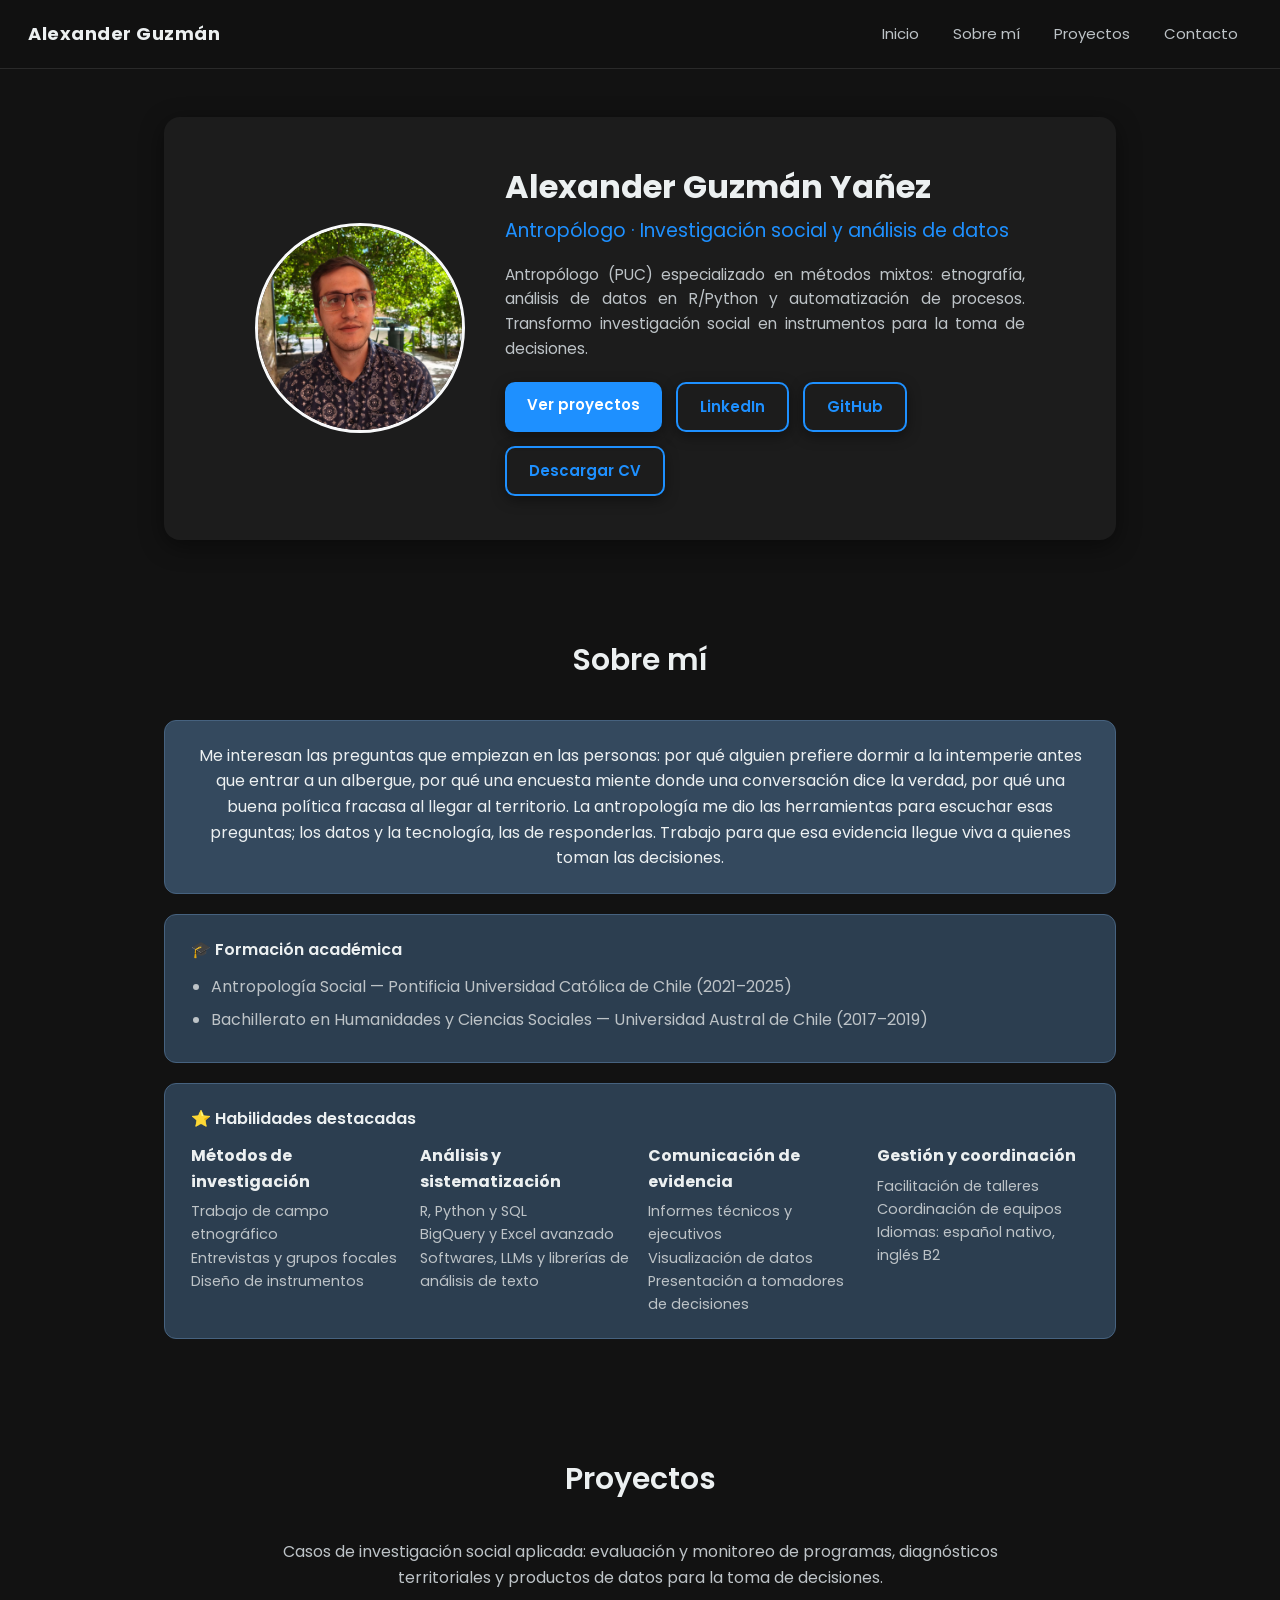
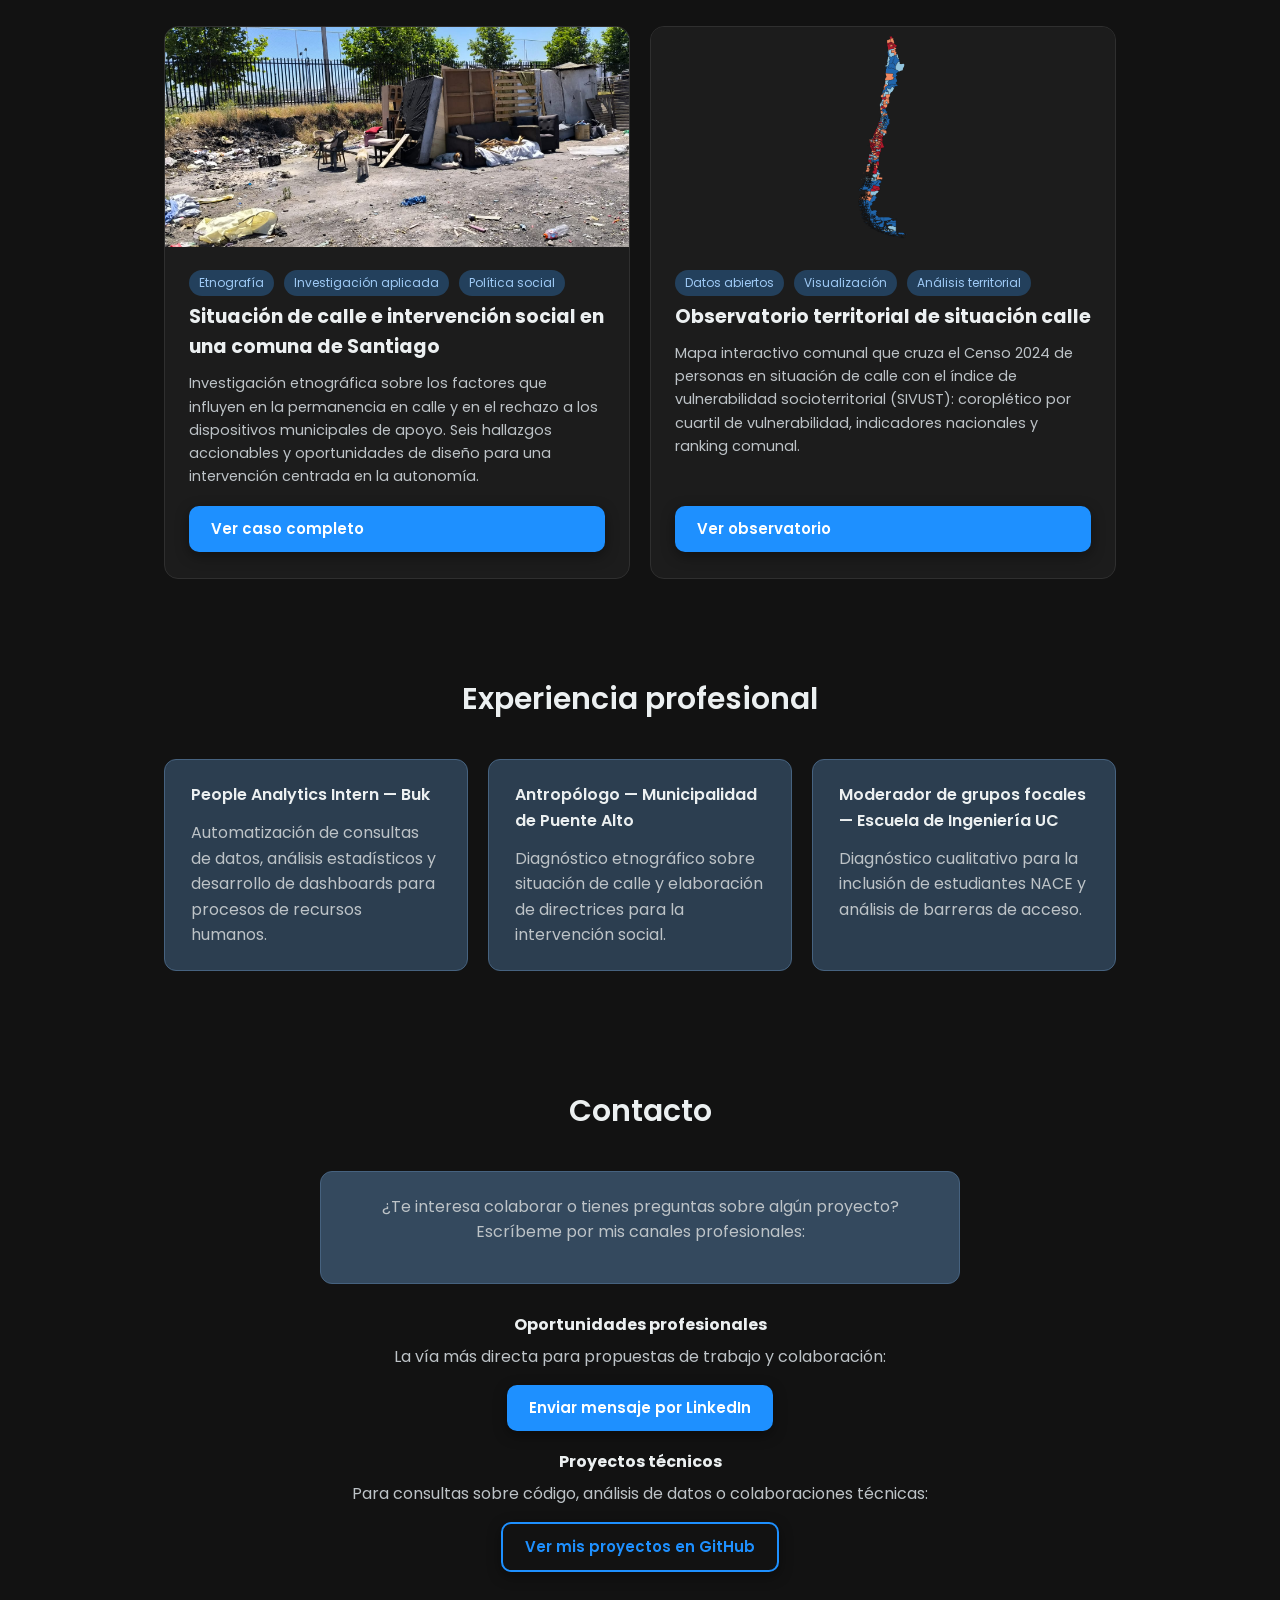
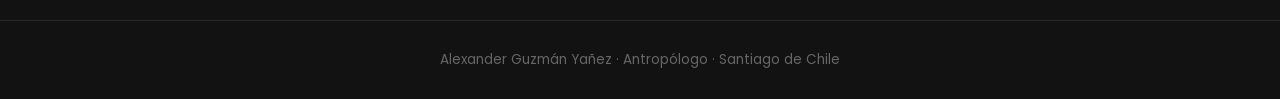
==== index.html @ 51d77511 "Elimina seccion investigacion aplicada y reordena proyectos tras habilidades" ====
<!DOCTYPE html>
<html lang="es">
<head>
  <meta charset="UTF-8">
  <meta name="viewport" content="width=device-width, initial-scale=1.0">
  <title>Alexander Guzmán — Antropólogo · Investigación social y datos</title>
  <meta name="description" content="Portafolio de Alexander Guzmán Yañez: antropólogo especializado en investigación social, métodos mixtos y análisis de datos aplicado a problemas territoriales y organizacionales.">
  <link rel="preconnect" href="https://fonts.googleapis.com">
  <link rel="preconnect" href="https://fonts.gstatic.com" crossorigin>
  <link href="https://fonts.googleapis.com/css2?family=Poppins:wght@300;400;600;700&display=swap" rel="stylesheet">
  <link rel="stylesheet" href="styles.css">
</head>
<body>

  <nav class="nav">
    <a class="nav-brand" href="index.html">Alexander Guzmán</a>
    <div class="nav-links">
      <a href="#inicio">Inicio</a>
      <a href="#sobre-mi">Sobre mí</a>
      <a href="#proyectos">Proyectos</a>
      <a href="#contacto">Contacto</a>
    </div>
  </nav>

  <!-- ============ INICIO ============ -->
  <section id="inicio" class="container">
    <div class="hero">
      <img src="img/imgme.jpeg" alt="Foto de perfil de Alexander Guzmán">
      <div class="hero-text">
        <h1>Alexander Guzmán Yañez</h1>
        <h2>Antropólogo · Investigación social y análisis de datos</h2>
        <p>Antropólogo (PUC) especializado en métodos mixtos: etnografía, análisis de datos en R/Python y
        automatización de procesos. Transformo investigación social en instrumentos para la toma de decisiones.</p>
        <div class="hero-links">
          <a class="btn" href="#proyectos">Ver proyectos</a>
          <a class="btn btn-outline" href="https://www.linkedin.com/in/alexander-guzmán-yañez-689122227" target="_blank" rel="noopener">LinkedIn</a>
          <a class="btn btn-outline" href="https://github.com/Alexanderguzman-ant" target="_blank" rel="noopener">GitHub</a>
          <a class="btn btn-outline" href="docs/CV_Alexander_Guzman.pdf" target="_blank" rel="noopener">Descargar CV</a>
        </div>
      </div>
    </div>
  </section>

  <!-- ============ SOBRE MÍ ============ -->
  <section id="sobre-mi" class="container">
    <h2 class="section-title">Sobre mí</h2>

<div class="well alt">
  <p style="text-align:center; font-size:16px; color: var(--text);">
    Me interesan las preguntas que empiezan en las personas: por qué alguien prefiere
    dormir a la intemperie antes que entrar a un albergue, por qué una encuesta miente
    donde una conversación dice la verdad, por qué una buena política fracasa al llegar
    al territorio. La antropología me dio las herramientas para escuchar esas preguntas;
    los datos y la tecnología, las de responderlas. Trabajo para que esa evidencia llegue
    viva a quienes toman las decisiones.
  </p>
</div>

    <div class="well">
      <h4>🎓 Formación académica</h4>
      <ul>
        <li>Antropología Social — Pontificia Universidad Católica de Chile (2021–2025)</li>
        <li>Bachillerato en Humanidades y Ciencias Sociales — Universidad Austral de Chile (2017–2019)</li>
      </ul>
    </div>

    <div class="well">
      <h4>⭐ Habilidades destacadas</h4>
      <div class="skills-row">
        <div class="skill-col">
          <b>Métodos de investigación</b>
          <span>Trabajo de campo etnográfico</span>
          <span>Entrevistas y grupos focales</span>
          <span>Diseño de instrumentos</span>
        </div>
        <div class="skill-col">
          <b>Análisis y sistematización</b>
          <span>R, Python y SQL</span>
          <span>BigQuery y Excel avanzado</span>
          <span>Softwares, LLMs y librerías de análisis de texto</span>
        </div>
        <div class="skill-col">
          <b>Comunicación de evidencia</b>
          <span>Informes técnicos y ejecutivos</span>
          <span>Visualización de datos</span>
          <span>Presentación a tomadores de decisiones</span>
        </div>
        <div class="skill-col">
          <b>Gestión y coordinación</b>
          <span>Facilitación de talleres</span>
          <span>Coordinación de equipos</span>
          <span>Idiomas: español nativo, inglés B2</span>
        </div>
      </div>
    </div>
  </section>

  <!-- ============ PROYECTOS ============ -->
  <section id="proyectos" class="container">
    <h2 class="section-title">Proyectos</h2>
    <p style="text-align:center; color: var(--text-muted); max-width: 720px; margin: 0 auto 36px;">
      Casos de investigación social aplicada: evaluación y monitoreo de programas, diagnósticos
      territoriales y productos de datos para la toma de decisiones.
    </p>

    <div class="grid-2">
      <div class="project-card">
        <img src="img/case_study_cover.jpeg" alt="Registro de terreno del estudio sobre situación de calle">
        <div class="project-card-body">
          <div>
            <span class="tag">Etnografía</span>
            <span class="tag">Investigación aplicada</span>
            <span class="tag">Política social</span>
          </div>
          <h3>Situación de calle e intervención social en una comuna de Santiago</h3>
          <p>Investigación etnográfica sobre los factores que influyen en la permanencia en calle y en el
          rechazo a los dispositivos municipales de apoyo. Seis hallazgos accionables y oportunidades de
          diseño para una intervención centrada en la autonomía.</p>
          <a class="btn" href="caso-situacion-calle.html">Ver caso completo</a>
        </div>
      </div>

      <div class="project-card">
        <img src="img/observatorio_cover.png" alt="Mapa del observatorio territorial de situación de calle">
        <div class="project-card-body">
          <div>
            <span class="tag">Datos abiertos</span>
            <span class="tag">Visualización</span>
            <span class="tag">Análisis territorial</span>
          </div>
          <h3>Observatorio territorial de situación calle</h3>
          <p>Mapa interactivo comunal que cruza el Censo 2024 de personas en situación de calle con el
          índice de vulnerabilidad socioterritorial (SIVUST): coroplético por cuartil de vulnerabilidad,
          indicadores nacionales y ranking comunal.</p>
          <a class="btn" href="observatorio.html">Ver observatorio</a>
        </div>
      </div>
    </div>
  </section>

  <!-- ============ EXPERIENCIA ============ -->
  <section id="experiencia" class="container">
    <h2 class="section-title">Experiencia profesional</h2>
    <div class="grid-3">
      <div class="well">
        <h4>People Analytics Intern — Buk</h4>
        <p>Automatización de consultas de datos, análisis estadísticos y desarrollo de dashboards para procesos de recursos humanos.</p>
      </div>
      <div class="well">
        <h4>Antropólogo — Municipalidad de Puente Alto</h4>
        <p>Diagnóstico etnográfico sobre situación de calle y elaboración de directrices para la intervención social.</p>
      </div>
      <div class="well">
        <h4>Moderador de grupos focales — Escuela de Ingeniería UC</h4>
        <p>Diagnóstico cualitativo para la inclusión de estudiantes NACE y análisis de barreras de acceso.</p>
      </div>
    </div>
  </section>

  <!-- ============ CONTACTO ============ -->
  <section id="contacto" class="container">
    <div class="contact-box">
      <h2 class="section-title">Contacto</h2>
      <div class="well alt">
        <p style="font-size:16px;">¿Te interesa colaborar o tienes preguntas sobre algún proyecto?
        Escríbeme por mis canales profesionales:</p>
      </div>

      <h4>Oportunidades profesionales</h4>
      <p>La vía más directa para propuestas de trabajo y colaboración:</p>
      <a class="btn" href="https://www.linkedin.com/in/alexander-guzmán-yañez-689122227" target="_blank" rel="noopener">Enviar mensaje por LinkedIn</a>

      <h4>Proyectos técnicos</h4>
      <p>Para consultas sobre código, análisis de datos o colaboraciones técnicas:</p>
      <a class="btn btn-outline" href="https://github.com/Alexanderguzman-ant" target="_blank" rel="noopener">Ver mis proyectos en GitHub</a>
    </div>
  </section>

  <footer>
    Alexander Guzmán Yañez · Antropólogo · Santiago de Chile
  </footer>

  <script>
    // Clic sobre la tarjeta abre el proyecto (el botón sigue funcionando por su cuenta)
    document.querySelectorAll('.project-card').forEach(function (card) {
      card.addEventListener('click', function (e) {
        if (e.target.closest('a')) return;
        var enlace = card.querySelector('a.btn');
        if (enlace) window.location.href = enlace.href;
      });
    });
  </script>

</body>
</html>
---- styles.css ----
/* ============================================
   Portafolio Alexander Guzmán — Estilos
   Sitio estático: sin servidor, sin dependencias
   de build. Fuentes: Google Fonts (Poppins).
   ============================================ */

:root {
  --bg: #121212;
  --bg-panel: #1c1c1c;
  --bg-well: #2c3e50;
  --bg-well-alt: #34495e;
  --border: #46627f;
  --text: #ecf0f1;
  --text-muted: #bdc3c7;
  --accent: #1e90ff;
  --accent-hover: #63b3ff;
  --maxw: 1000px;
}

* { box-sizing: border-box; margin: 0; padding: 0; }

html { scroll-behavior: smooth; }

body {
  background: var(--bg);
  color: var(--text);
  font-family: 'Poppins', sans-serif;
  line-height: 1.6;
}

/* ---------- Navegación ---------- */
.nav {
  position: sticky;
  top: 0;
  z-index: 100;
  background: rgba(18, 18, 18, 0.92);
  backdrop-filter: blur(8px);
  border-bottom: 1px solid #2a2a2a;
  display: flex;
  align-items: center;
  justify-content: space-between;
  padding: 14px 28px;
}

.nav-brand {
  font-weight: 700;
  font-size: 18px;
  color: var(--text);
  text-decoration: none;
  letter-spacing: 0.5px;
}

.nav-links { display: flex; gap: 6px; }

.nav-links a {
  color: var(--text-muted);
  text-decoration: none;
  font-size: 15px;
  padding: 8px 14px;
  border-radius: 8px;
  transition: 0.2s ease;
}

.nav-links a:hover { color: var(--text); background: #222; }
.nav-links a.active { color: var(--accent); }

/* ---------- Layout general ---------- */
.container {
  max-width: var(--maxw);
  margin: 0 auto;
  padding: 48px 24px;
}

.section-title {
  text-align: center;
  font-size: 30px;
  font-weight: 600;
  margin-bottom: 36px;
}

/* ---------- Hero ---------- */
.hero {
  display: flex;
  gap: 40px;
  align-items: center;
  background: var(--bg-panel);
  border-radius: 16px;
  padding: 44px;
  box-shadow: 0 6px 24px rgba(0,0,0,0.45);
  flex-wrap: wrap;
  justify-content: center;
}

.hero img {
  width: 210px;
  height: 210px;
  object-fit: cover;
  border-radius: 50%;
  border: 3px solid #f8f9fa;
  flex-shrink: 0;
}

.hero-text { max-width: 520px; }

.hero-text h1 { font-size: 32px; font-weight: 700; }

.hero-text h2 {
  font-size: 19px;
  font-weight: 400;
  color: var(--accent);
  margin: 4px 0 16px;
}

.hero-text p { color: var(--text-muted); font-size: 15.5px; text-align: justify; }

.hero-links { margin-top: 20px; display: flex; gap: 14px; flex-wrap: wrap; }

.btn {
  display: inline-block;
  background: var(--accent);
  color: #fff;
  text-decoration: none;
  padding: 11px 22px;
  border-radius: 10px;
  font-size: 15px;
  font-weight: 600;
  border: none;
  cursor: pointer;
  transition: 0.25s ease;
  box-shadow: 0 4px 14px rgba(0,0,0,0.4);
}

.btn:hover { background: var(--accent-hover); transform: translateY(-2px); }

.btn-outline {
  background: transparent;
  border: 2px solid var(--accent);
  color: var(--accent);
}

.btn-outline:hover { background: var(--accent); color: #fff; }

/* ---------- Tarjetas / wells ---------- */
.well {
  background: var(--bg-well);
  border: 1px solid var(--border);
  border-radius: 12px;
  padding: 22px 26px;
  margin-bottom: 20px;
}

.well.alt { background: var(--bg-well-alt); }

.well h3, .well h4 { margin-bottom: 12px; font-weight: 600; }
.well ul { padding-left: 20px; color: var(--text-muted); }
.well li { margin-bottom: 7px; }
.well p { color: var(--text-muted); }

.grid-2 {
  display: grid;
  grid-template-columns: 1fr 1fr;
  gap: 20px;
}

.grid-3 {
  display: grid;
  grid-template-columns: repeat(3, 1fr);
  gap: 20px;
}

@media (max-width: 720px) {
  .grid-2 { grid-template-columns: 1fr; }
  .grid-3 { grid-template-columns: 1fr; }
  .hero { padding: 28px; text-align: center; }
  .hero-links { justify-content: center; }
  .nav { padding: 12px 16px; }
  .nav-links a { padding: 6px 9px; font-size: 13.5px; }
}

/* ---------- Habilidades ---------- */
.skills-row {
  display: grid;
  grid-template-columns: repeat(4, 1fr);
  gap: 16px;
}

@media (max-width: 720px) { .skills-row { grid-template-columns: 1fr 1fr; } }

.skill-col b { color: var(--text); display: block; margin-bottom: 6px; }
.skill-col span { color: var(--text-muted); display: block; font-size: 14.5px; }

.quote {
  font-style: italic;
  text-align: center;
  color: var(--text);
}

/* ---------- Proyectos ---------- */
.project-card {
  background: var(--bg-panel);
  border: 1px solid #2f2f2f;
  border-radius: 14px;
  overflow: hidden;
  transition: 0.25s ease;
  display: flex;
  flex-direction: column;
}

.project-card:hover { transform: translateY(-4px); box-shadow: 0 10px 28px rgba(0,0,0,0.5); cursor: pointer; }

.project-card img {
  width: 100%;
  height: 220px;
  object-fit: cover;
}

.project-card-body { padding: 22px 24px 26px; flex: 1; display: flex; flex-direction: column; }

.project-card-body h3 { font-size: 19px; margin-bottom: 10px; }
.project-card-body p { color: var(--text-muted); font-size: 14.5px; margin-bottom: 18px; flex: 1; }

.tag {
  display: inline-block;
  background: #23405c;
  color: #9ec9f5;
  font-size: 12px;
  padding: 3px 10px;
  border-radius: 20px;
  margin: 0 6px 6px 0;
}

.soon {
  border-style: dashed;
  opacity: 0.85;
}

.soon-badge {
  display: inline-block;
  background: #4a3a1e;
  color: #e8c46a;
  font-size: 12px;
  font-weight: 600;
  padding: 3px 12px;
  border-radius: 20px;
  margin-bottom: 10px;
}

/* ---------- Contacto ---------- */
.contact-box { text-align: center; max-width: 640px; margin: 0 auto; }
.contact-box .well { margin-bottom: 28px; }
.contact-box h4 { margin: 18px 0 6px; }
.contact-box p { color: var(--text-muted); margin-bottom: 16px; }

/* ---------- Footer ---------- */
footer {
  text-align: center;
  color: #666;
  font-size: 13.5px;
  padding: 28px;
  border-top: 1px solid #2a2a2a;
}

/* ============================================
   Case study — carrusel
   ============================================ */

.case-title-card {
  background: rgba(0, 0, 0, 0.55);
  padding: 18px 28px;
  border-radius: 14px;
  text-align: center;
  margin: 0 auto;
  width: fit-content;
  max-width: 90%;
  box-shadow: 0 6px 18px rgba(0,0,0,0.4);
  backdrop-filter: blur(6px);
}

.case-title-card h1 {
  font-weight: 600;
  letter-spacing: 0.5px;
  font-size: 25px;
}

.carousel-wrapper {
  position: relative;
  padding-bottom: 70px;
  margin-top: 32px;
}

.carousel-slide {
  display: none;
  flex-direction: column;
  align-items: center;
  gap: 28px;
  padding: 35px 55px;
  background: var(--bg-panel);
  color: white;
  border-radius: 14px;
  animation: fadeIn 0.5s ease;
}

.carousel-slide.active { display: flex; }

@keyframes fadeIn {
  from { opacity: 0; transform: translateY(8px); }
  to { opacity: 1; transform: translateY(0); }
}

.carousel-content-box {
  width: 100%;
  max-width: 720px;
}

.carousel-content-box h3 {
  text-align: center;
  margin-bottom: 16px;
  font-size: 23px;
  font-weight: 600;
  color: var(--accent-hover);
}

.carousel-content-box p {
  text-align: justify;
  line-height: 1.65;
  margin-bottom: 14px;
  font-size: 16px;
}

.carousel-content-box ul { padding-left: 20px; }
.carousel-content-box li { margin-bottom: 8px; text-align: justify; }

.carousel-content-box .evidencia {
  background: #16202b;
  border-left: 4px solid var(--accent);
  border-radius: 8px;
  padding: 14px 18px;
  color: var(--text-muted);
}

.carousel-img {
  max-width: 85%;
  max-height: 55vh;
  border-radius: 12px;
  border: 2px solid #444;
  object-fit: contain;
  box-shadow: 0 0 18px rgba(0,0,0,0.5);
}

@media (max-width: 720px) {
  .carousel-slide { padding: 24px 18px; }
  .carousel-img { max-width: 100%; }
}

.carousel-indicators {
  position: absolute;
  bottom: 15px;
  width: 100%;
  left: 0;
  text-align: center;
}

.dot {
  height: 12px;
  width: 12px;
  margin: 0 6px;
  background-color: #555;
  border-radius: 50%;
  display: inline-block;
  cursor: pointer;
  transition: background-color 0.3s ease;
  border: none;
  padding: 0;
}

.dot.active { background-color: var(--accent); }

.carousel-buttons {
  width: 100%;
  display: flex;
  justify-content: center;
  align-items: center;
  gap: 25px;
  margin-top: 30px;
}

.slide-counter {
  text-align: center;
  color: var(--text-muted);
  font-size: 14px;
  margin-top: 14px;
}

.back-link {
  display: inline-block;
  margin-bottom: 22px;
  color: var(--accent);
  text-decoration: none;
  font-size: 15px;
}

.back-link:hover { color: var(--accent-hover); }
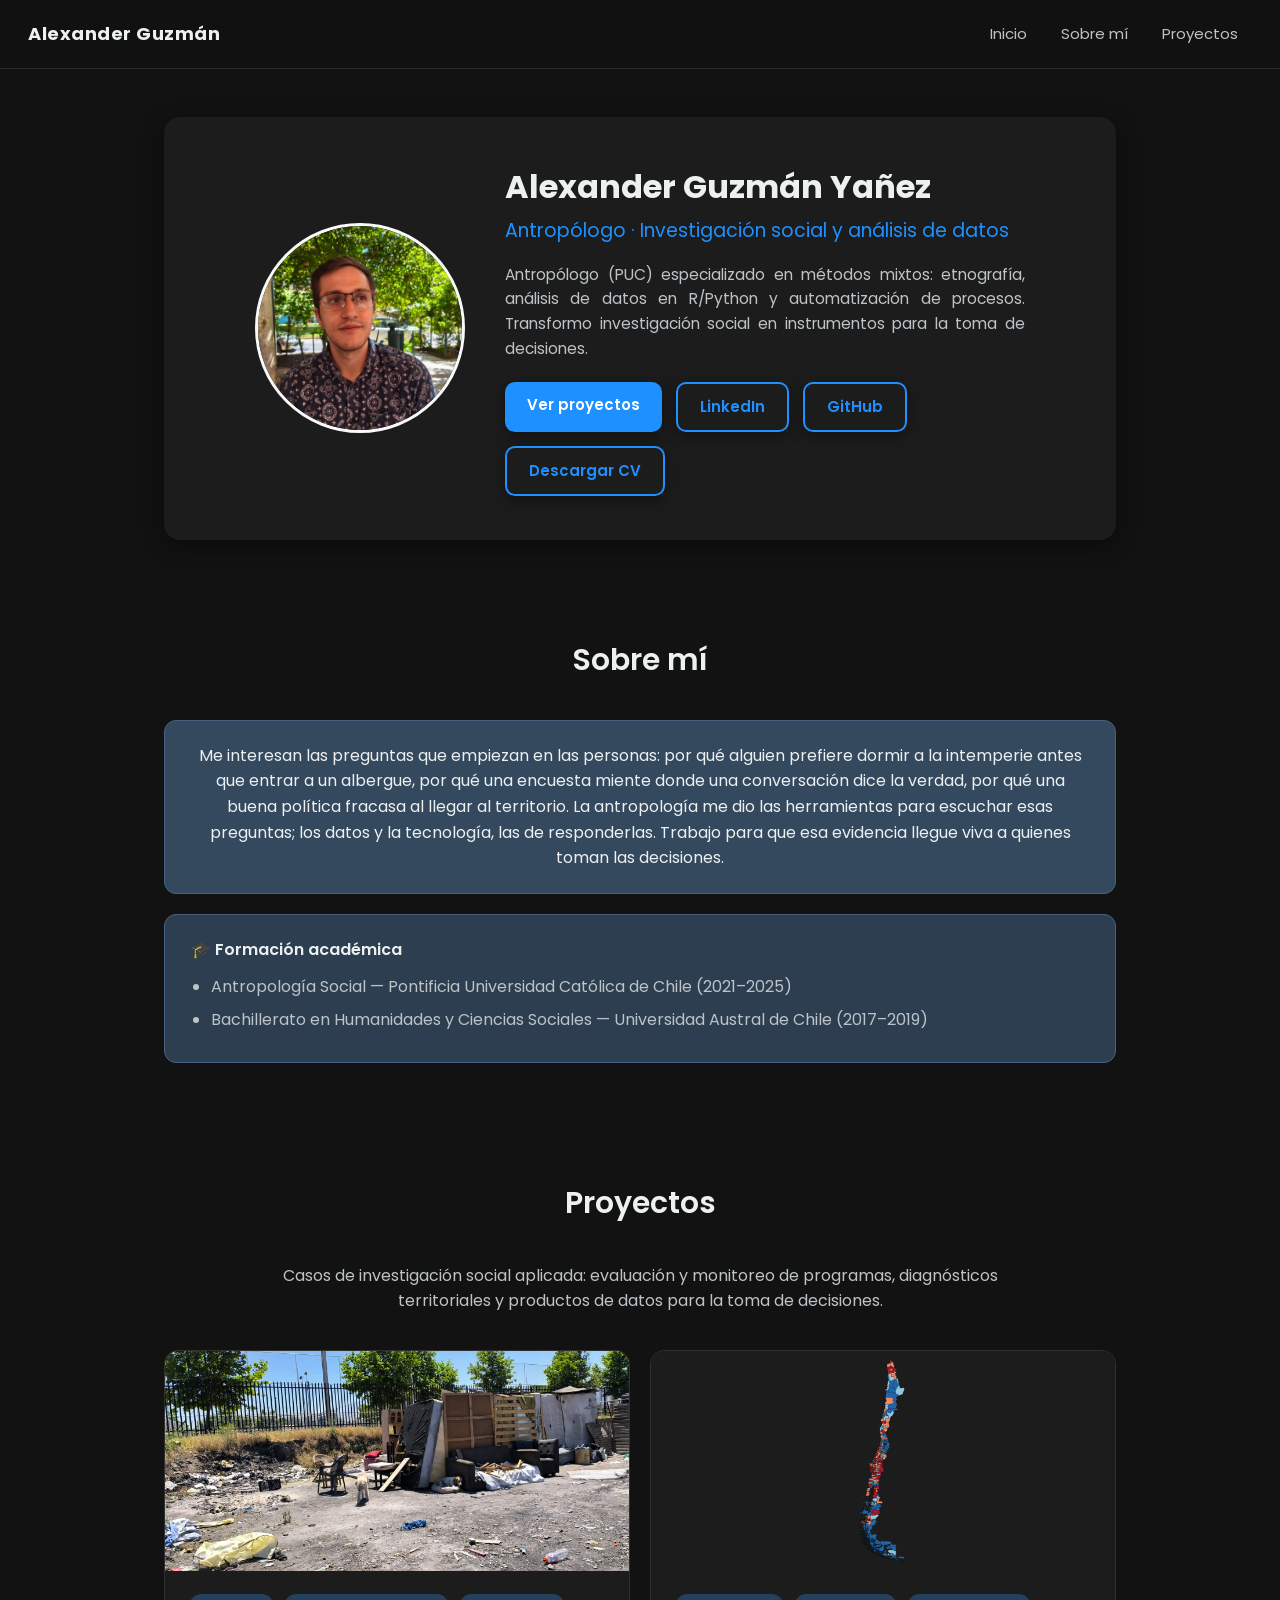
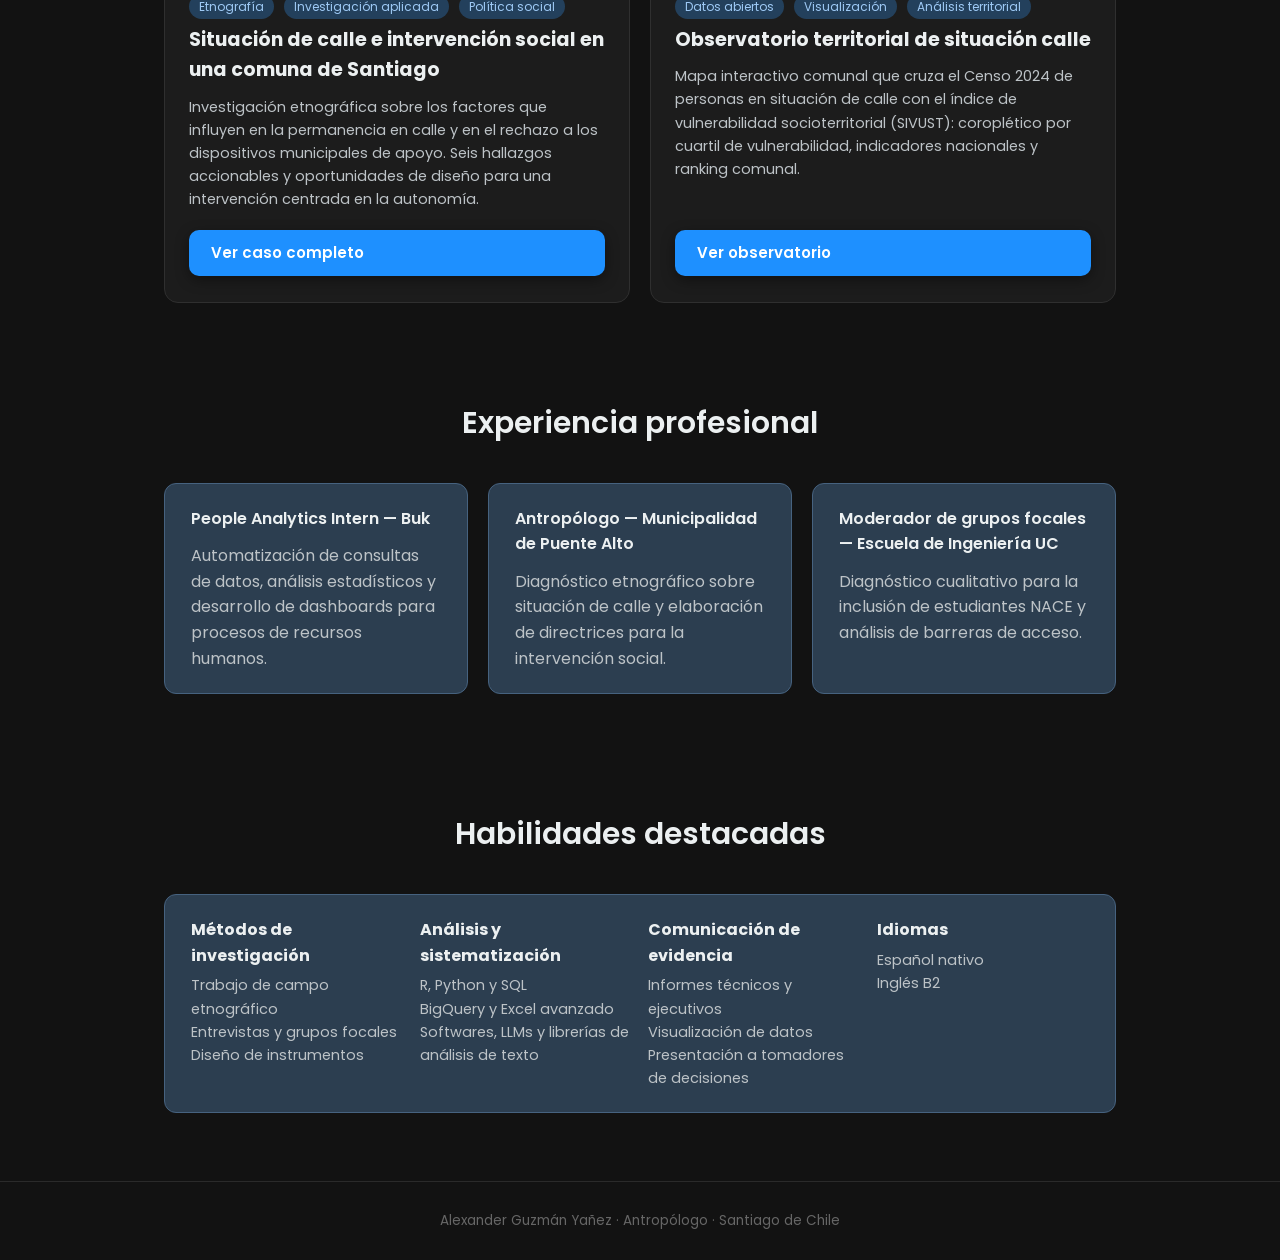
==== commit 024e59ef: "Reordena habilidades tras experiencia, simplifica idiomas y elimina contacto" ====
--- a/index.html
+++ b/index.html
@@ -18,7 +18,6 @@
       <a href="#inicio">Inicio</a>
       <a href="#sobre-mi">Sobre mí</a>
       <a href="#proyectos">Proyectos</a>
-      <a href="#contacto">Contacto</a>
     </div>
   </nav>
 
@@ -62,36 +61,6 @@
         <li>Antropología Social — Pontificia Universidad Católica de Chile (2021–2025)</li>
         <li>Bachillerato en Humanidades y Ciencias Sociales — Universidad Austral de Chile (2017–2019)</li>
       </ul>
-    </div>
-
-    <div class="well">
-      <h4>⭐ Habilidades destacadas</h4>
-      <div class="skills-row">
-        <div class="skill-col">
-          <b>Métodos de investigación</b>
-          <span>Trabajo de campo etnográfico</span>
-          <span>Entrevistas y grupos focales</span>
-          <span>Diseño de instrumentos</span>
-        </div>
-        <div class="skill-col">
-          <b>Análisis y sistematización</b>
-          <span>R, Python y SQL</span>
-          <span>BigQuery y Excel avanzado</span>
-          <span>Softwares, LLMs y librerías de análisis de texto</span>
-        </div>
-        <div class="skill-col">
-          <b>Comunicación de evidencia</b>
-          <span>Informes técnicos y ejecutivos</span>
-          <span>Visualización de datos</span>
-          <span>Presentación a tomadores de decisiones</span>
-        </div>
-        <div class="skill-col">
-          <b>Gestión y coordinación</b>
-          <span>Facilitación de talleres</span>
-          <span>Coordinación de equipos</span>
-          <span>Idiomas: español nativo, inglés B2</span>
-        </div>
-      </div>
     </div>
   </section>
 
@@ -157,22 +126,35 @@
     </div>
   </section>
 
-  <!-- ============ CONTACTO ============ -->
-  <section id="contacto" class="container">
-    <div class="contact-box">
-      <h2 class="section-title">Contacto</h2>
-      <div class="well alt">
-        <p style="font-size:16px;">¿Te interesa colaborar o tienes preguntas sobre algún proyecto?
-        Escríbeme por mis canales profesionales:</p>
+  <!-- ============ HABILIDADES ============ -->
+  <section id="habilidades" class="container">
+    <h2 class="section-title">Habilidades destacadas</h2>
+    <div class="well">
+      <div class="skills-row">
+        <div class="skill-col">
+          <b>Métodos de investigación</b>
+          <span>Trabajo de campo etnográfico</span>
+          <span>Entrevistas y grupos focales</span>
+          <span>Diseño de instrumentos</span>
+        </div>
+        <div class="skill-col">
+          <b>Análisis y sistematización</b>
+          <span>R, Python y SQL</span>
+          <span>BigQuery y Excel avanzado</span>
+          <span>Softwares, LLMs y librerías de análisis de texto</span>
+        </div>
+        <div class="skill-col">
+          <b>Comunicación de evidencia</b>
+          <span>Informes técnicos y ejecutivos</span>
+          <span>Visualización de datos</span>
+          <span>Presentación a tomadores de decisiones</span>
+        </div>
+        <div class="skill-col">
+          <b>Idiomas</b>
+          <span>Español nativo</span>
+          <span>Inglés B2</span>
+        </div>
       </div>
-
-      <h4>Oportunidades profesionales</h4>
-      <p>La vía más directa para propuestas de trabajo y colaboración:</p>
-      <a class="btn" href="https://www.linkedin.com/in/alexander-guzmán-yañez-689122227" target="_blank" rel="noopener">Enviar mensaje por LinkedIn</a>
-
-      <h4>Proyectos técnicos</h4>
-      <p>Para consultas sobre código, análisis de datos o colaboraciones técnicas:</p>
-      <a class="btn btn-outline" href="https://github.com/Alexanderguzman-ant" target="_blank" rel="noopener">Ver mis proyectos en GitHub</a>
     </div>
   </section>
 
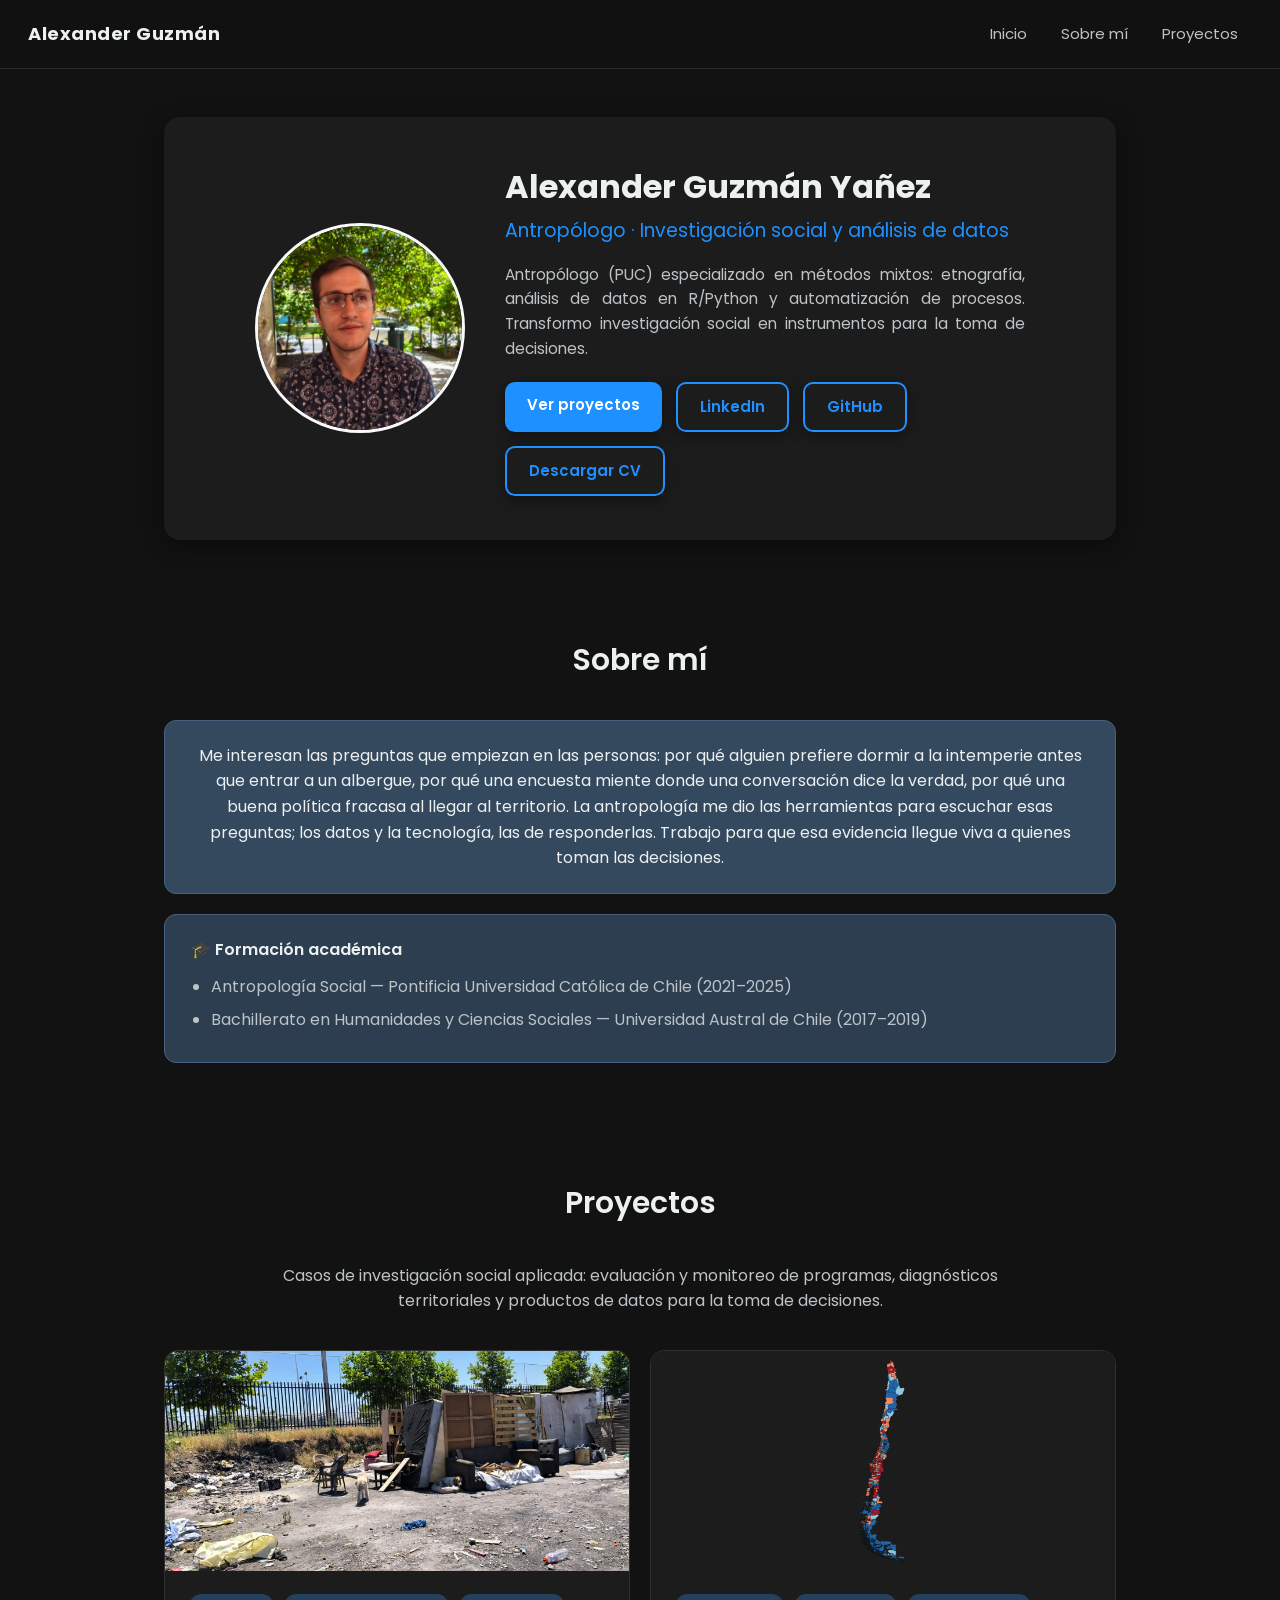
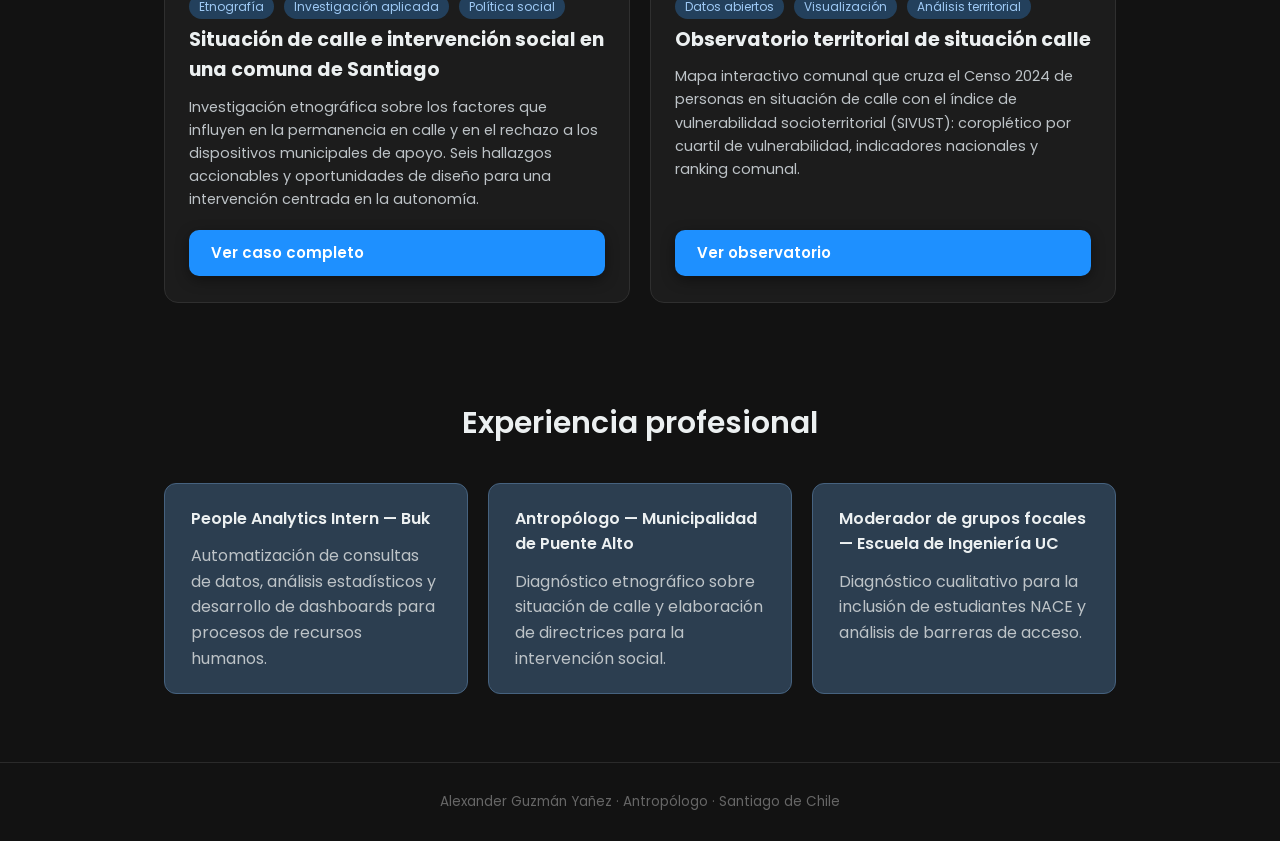
==== commit 958419f3: "Reescribe síntesis en lenguaje llano y elimina sección de habilidades del inicio" ====
--- a/index.html
+++ b/index.html
@@ -126,38 +126,6 @@
     </div>
   </section>
 
-  <!-- ============ HABILIDADES ============ -->
-  <section id="habilidades" class="container">
-    <h2 class="section-title">Habilidades destacadas</h2>
-    <div class="well">
-      <div class="skills-row">
-        <div class="skill-col">
-          <b>Métodos de investigación</b>
-          <span>Trabajo de campo etnográfico</span>
-          <span>Entrevistas y grupos focales</span>
-          <span>Diseño de instrumentos</span>
-        </div>
-        <div class="skill-col">
-          <b>Análisis y sistematización</b>
-          <span>R, Python y SQL</span>
-          <span>BigQuery y Excel avanzado</span>
-          <span>Softwares, LLMs y librerías de análisis de texto</span>
-        </div>
-        <div class="skill-col">
-          <b>Comunicación de evidencia</b>
-          <span>Informes técnicos y ejecutivos</span>
-          <span>Visualización de datos</span>
-          <span>Presentación a tomadores de decisiones</span>
-        </div>
-        <div class="skill-col">
-          <b>Idiomas</b>
-          <span>Español nativo</span>
-          <span>Inglés B2</span>
-        </div>
-      </div>
-    </div>
-  </section>
-
   <footer>
     Alexander Guzmán Yañez · Antropólogo · Santiago de Chile
   </footer>
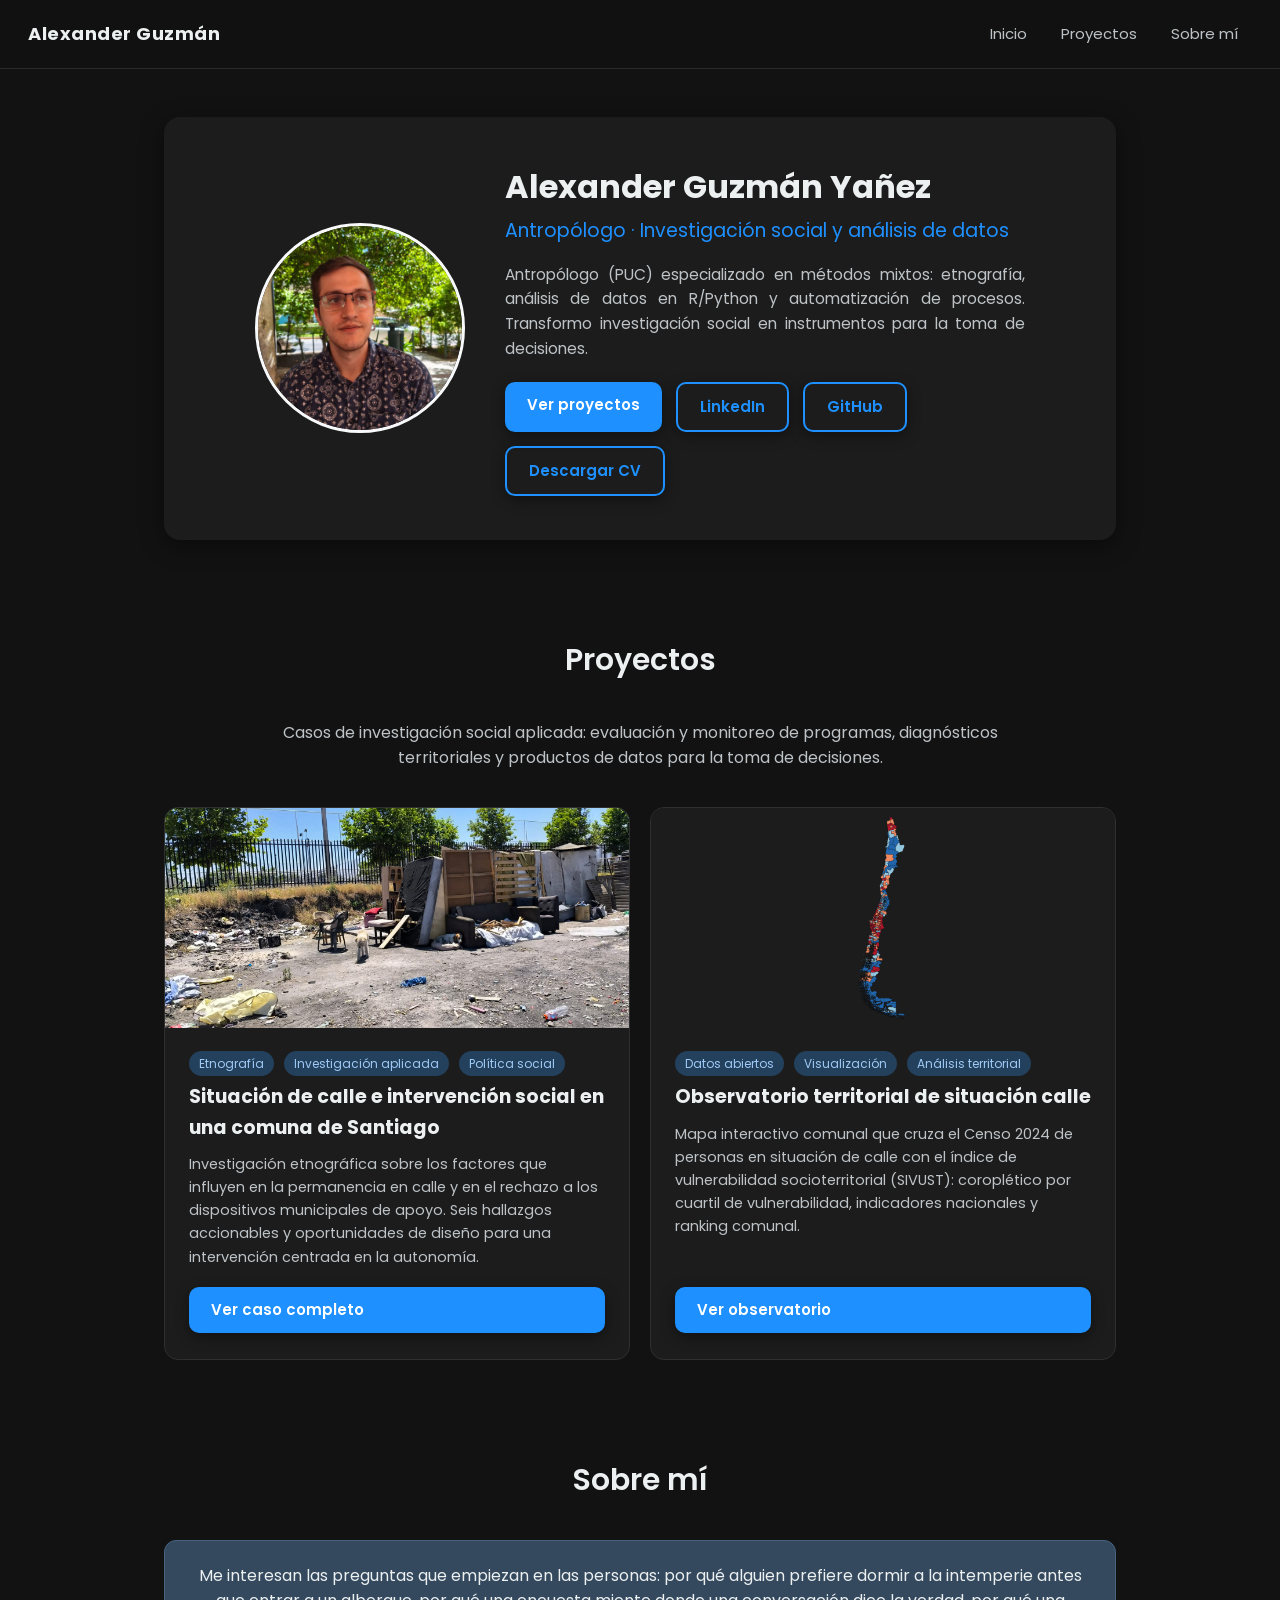
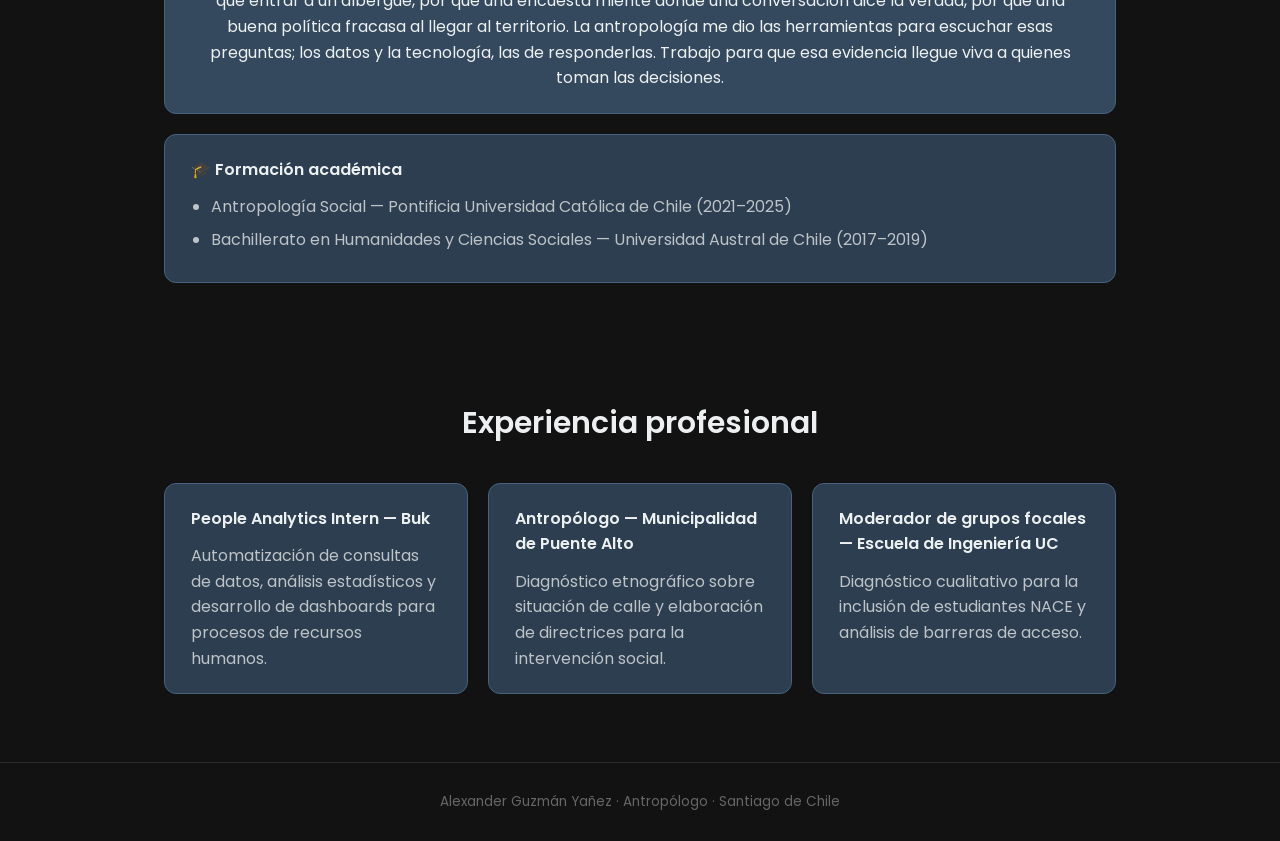
==== commit 26e7e02b: "Mueve sección Proyectos antes de Sobre mí en el inicio" ====
--- a/index.html
+++ b/index.html
@@ -16,8 +16,8 @@
     <a class="nav-brand" href="index.html">Alexander Guzmán</a>
     <div class="nav-links">
       <a href="#inicio">Inicio</a>
+      <a href="#proyectos">Proyectos</a>
       <a href="#sobre-mi">Sobre mí</a>
-      <a href="#proyectos">Proyectos</a>
     </div>
   </nav>
 
@@ -37,30 +37,6 @@
           <a class="btn btn-outline" href="docs/CV_Alexander_Guzman.pdf" target="_blank" rel="noopener">Descargar CV</a>
         </div>
       </div>
-    </div>
-  </section>
-
-  <!-- ============ SOBRE MÍ ============ -->
-  <section id="sobre-mi" class="container">
-    <h2 class="section-title">Sobre mí</h2>
-
-<div class="well alt">
-  <p style="text-align:center; font-size:16px; color: var(--text);">
-    Me interesan las preguntas que empiezan en las personas: por qué alguien prefiere
-    dormir a la intemperie antes que entrar a un albergue, por qué una encuesta miente
-    donde una conversación dice la verdad, por qué una buena política fracasa al llegar
-    al territorio. La antropología me dio las herramientas para escuchar esas preguntas;
-    los datos y la tecnología, las de responderlas. Trabajo para que esa evidencia llegue
-    viva a quienes toman las decisiones.
-  </p>
-</div>
-
-    <div class="well">
-      <h4>🎓 Formación académica</h4>
-      <ul>
-        <li>Antropología Social — Pontificia Universidad Católica de Chile (2021–2025)</li>
-        <li>Bachillerato en Humanidades y Ciencias Sociales — Universidad Austral de Chile (2017–2019)</li>
-      </ul>
     </div>
   </section>
 
@@ -107,6 +83,30 @@
     </div>
   </section>
 
+  <!-- ============ SOBRE MÍ ============ -->
+  <section id="sobre-mi" class="container">
+    <h2 class="section-title">Sobre mí</h2>
+
+<div class="well alt">
+  <p style="text-align:center; font-size:16px; color: var(--text);">
+    Me interesan las preguntas que empiezan en las personas: por qué alguien prefiere
+    dormir a la intemperie antes que entrar a un albergue, por qué una encuesta miente
+    donde una conversación dice la verdad, por qué una buena política fracasa al llegar
+    al territorio. La antropología me dio las herramientas para escuchar esas preguntas;
+    los datos y la tecnología, las de responderlas. Trabajo para que esa evidencia llegue
+    viva a quienes toman las decisiones.
+  </p>
+</div>
+
+    <div class="well">
+      <h4>🎓 Formación académica</h4>
+      <ul>
+        <li>Antropología Social — Pontificia Universidad Católica de Chile (2021–2025)</li>
+        <li>Bachillerato en Humanidades y Ciencias Sociales — Universidad Austral de Chile (2017–2019)</li>
+      </ul>
+    </div>
+  </section>
+
   <!-- ============ EXPERIENCIA ============ -->
   <section id="experiencia" class="container">
     <h2 class="section-title">Experiencia profesional</h2>
@@ -141,5 +141,8 @@
     });
   </script>
 
+  <script data-goatcounter="https://alexanderant.goatcounter.com/count"
+    async src="//gc.zgo.at/count.js"></script>
+
 </body>
 </html>
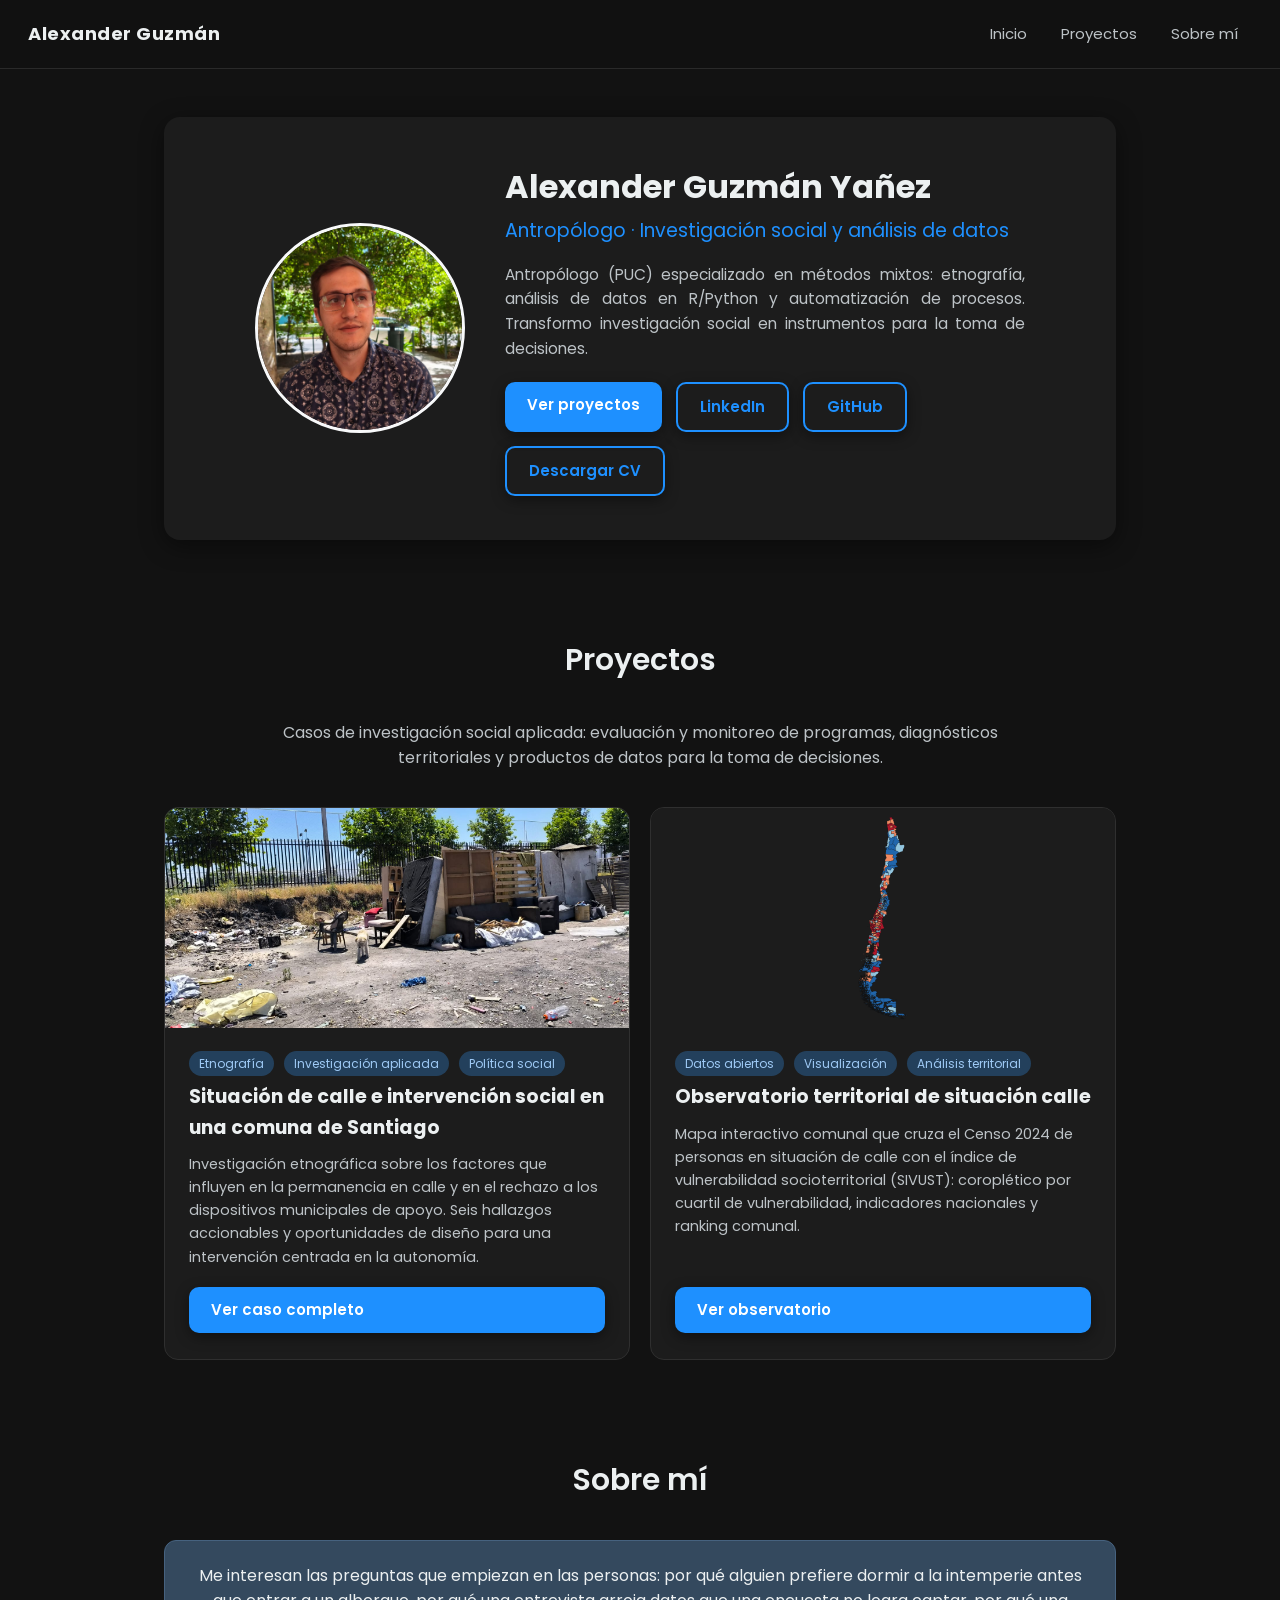
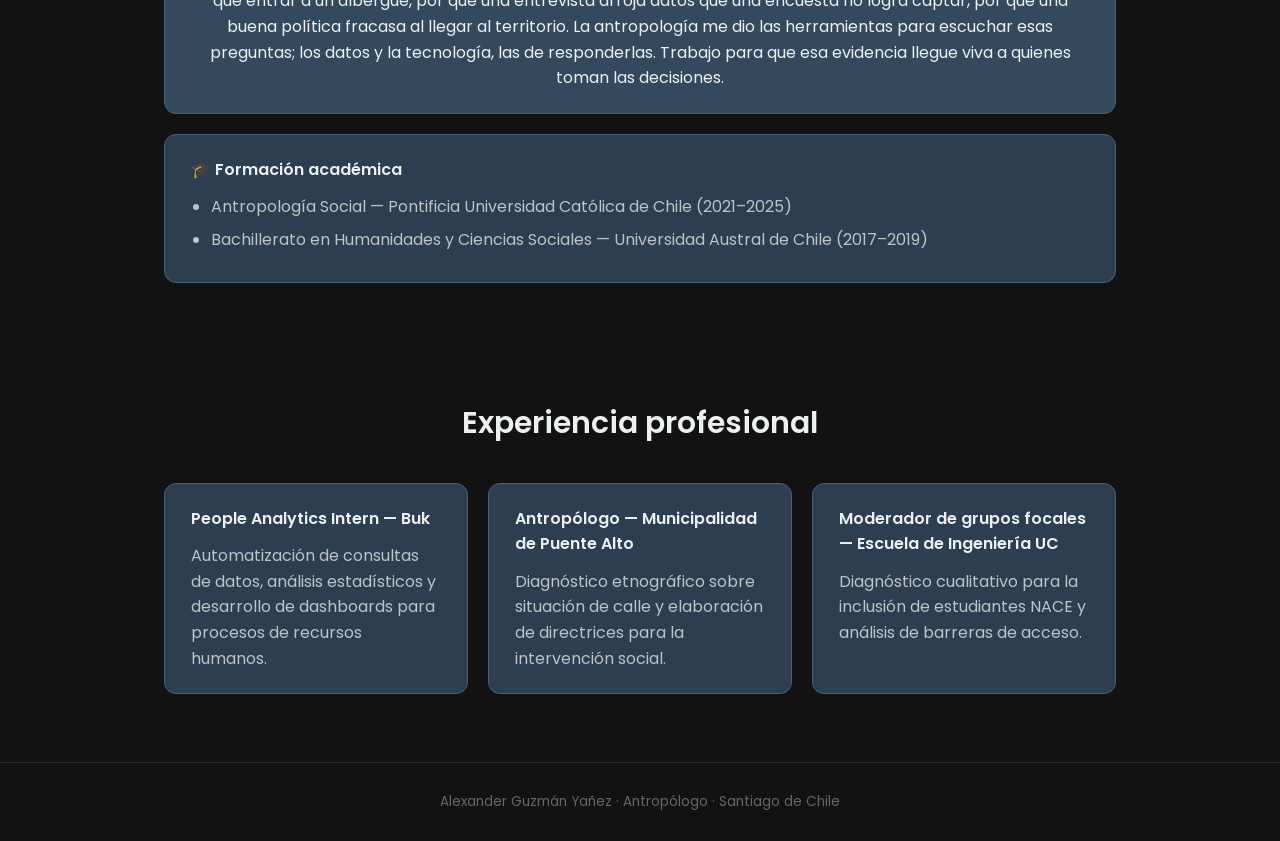
==== commit 05902811: "Matiza frase sobre encuestas en seccion Sobre mi" ====
--- a/index.html
+++ b/index.html
@@ -90,8 +90,8 @@
 <div class="well alt">
   <p style="text-align:center; font-size:16px; color: var(--text);">
     Me interesan las preguntas que empiezan en las personas: por qué alguien prefiere
-    dormir a la intemperie antes que entrar a un albergue, por qué una encuesta miente
-    donde una conversación dice la verdad, por qué una buena política fracasa al llegar
+    dormir a la intemperie antes que entrar a un albergue, por qué una entrevista
+    arroja datos que una encuesta no logra captar, por qué una buena política fracasa al llegar
     al territorio. La antropología me dio las herramientas para escuchar esas preguntas;
     los datos y la tecnología, las de responderlas. Trabajo para que esa evidencia llegue
     viva a quienes toman las decisiones.
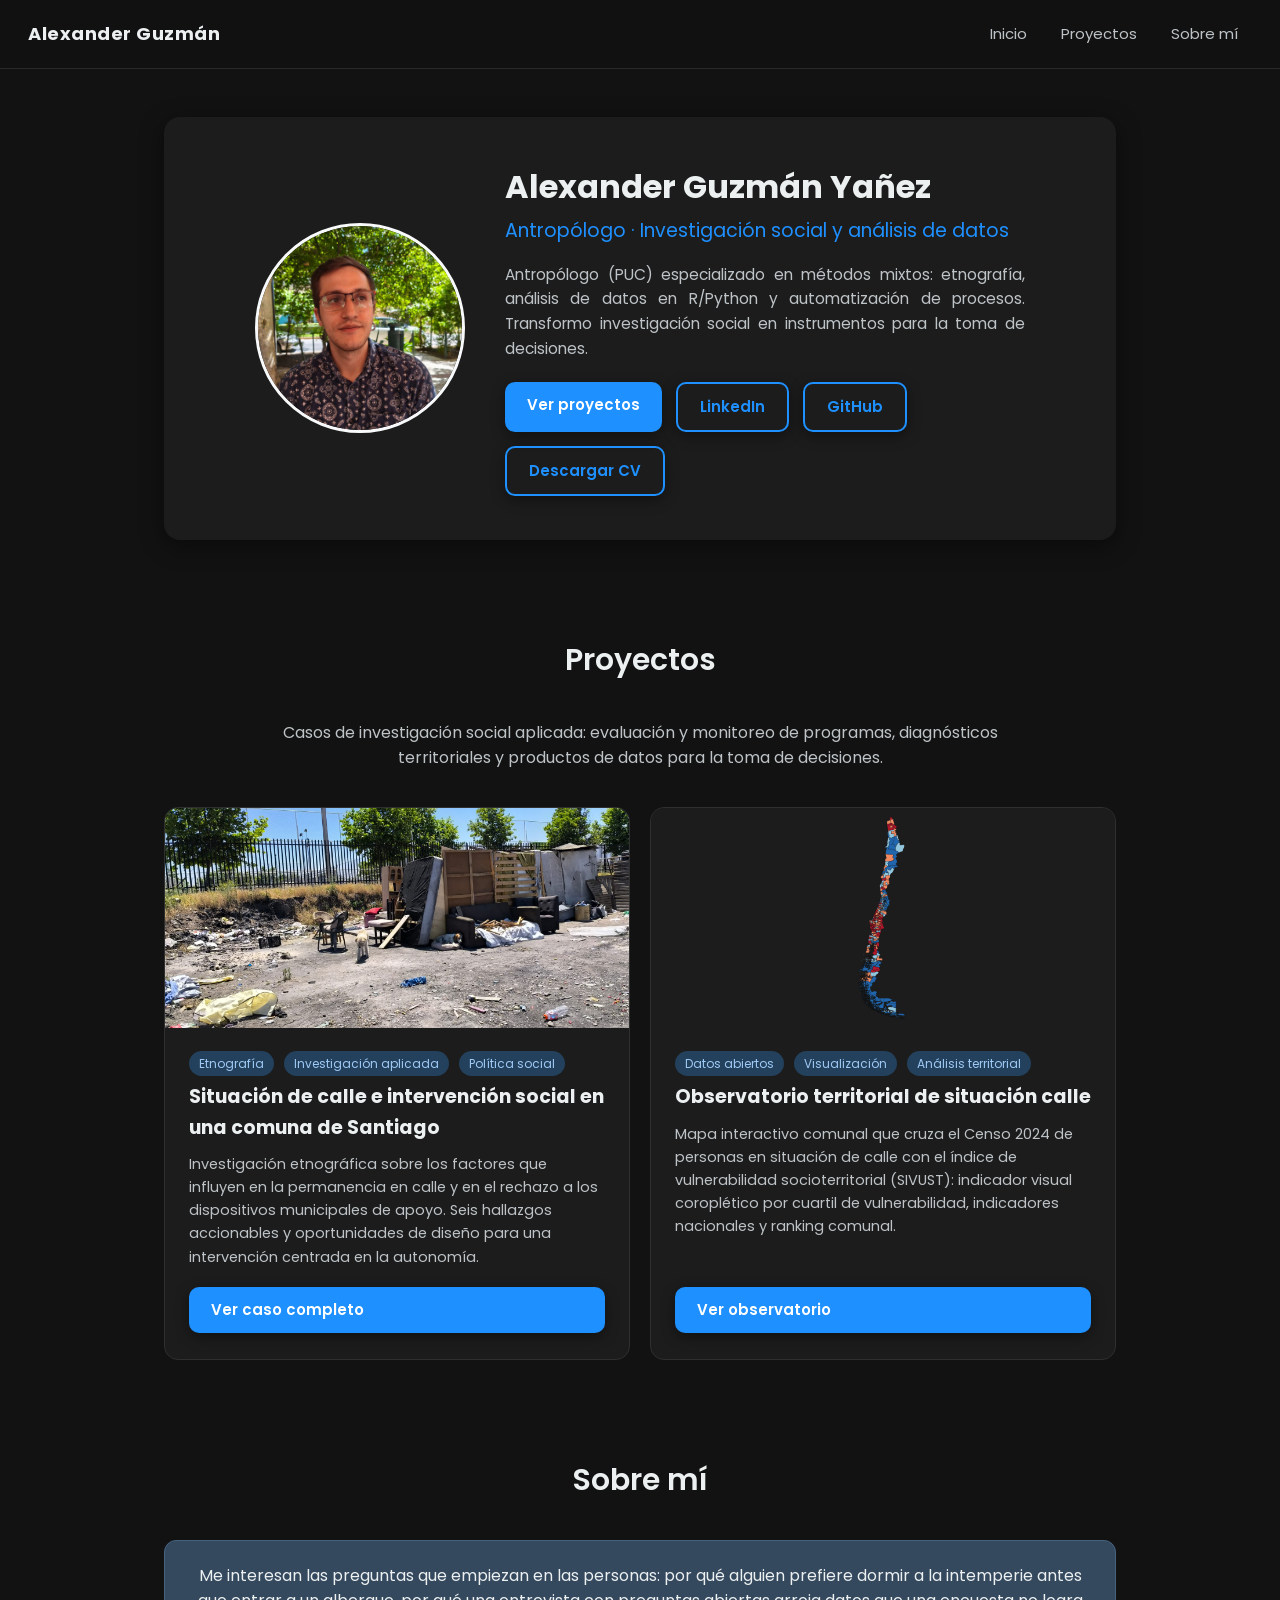
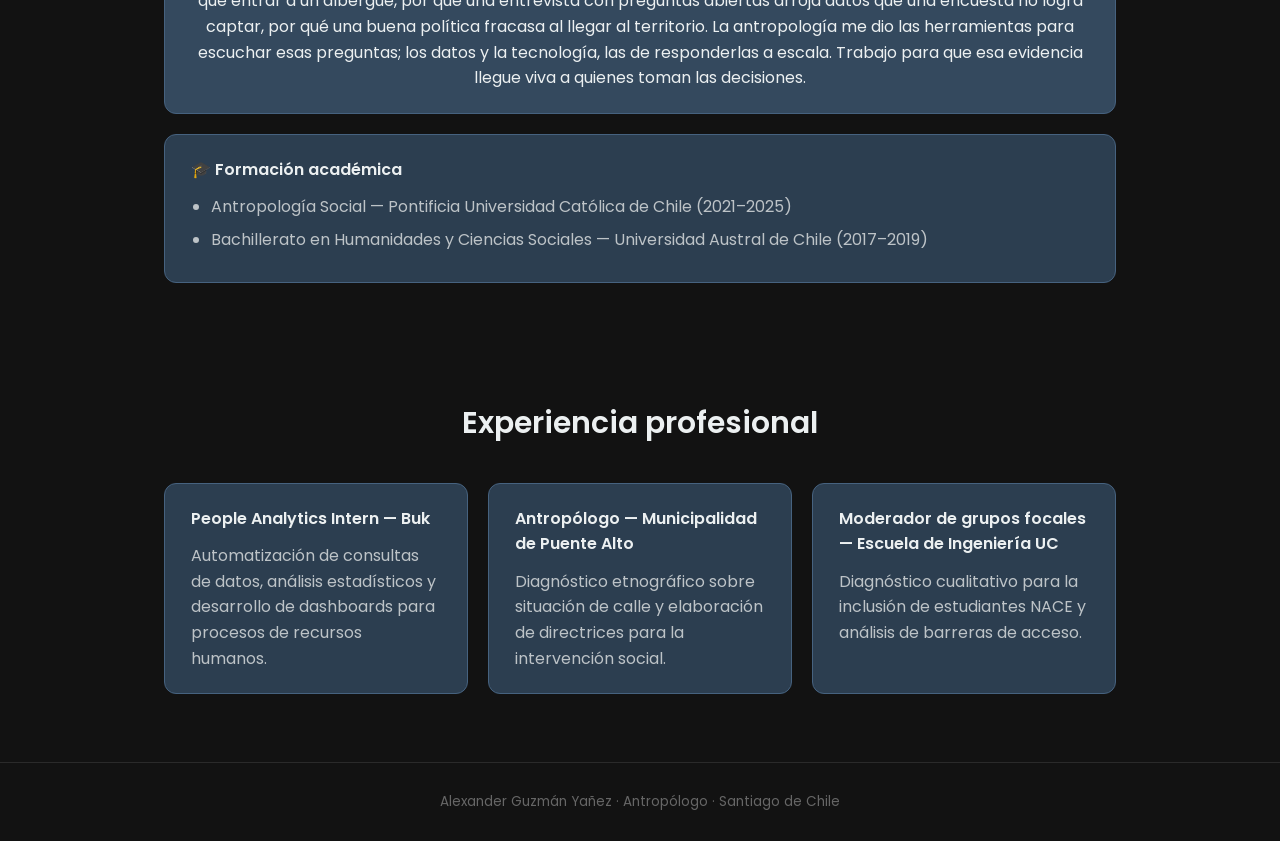
==== commit b5e61a24: "Actualización CV" ====
--- a/index.html
+++ b/index.html
@@ -75,7 +75,7 @@
           </div>
           <h3>Observatorio territorial de situación calle</h3>
           <p>Mapa interactivo comunal que cruza el Censo 2024 de personas en situación de calle con el
-          índice de vulnerabilidad socioterritorial (SIVUST): coroplético por cuartil de vulnerabilidad,
+          índice de vulnerabilidad socioterritorial (SIVUST): indicador visual coroplético por cuartil de vulnerabilidad,
           indicadores nacionales y ranking comunal.</p>
           <a class="btn" href="observatorio.html">Ver observatorio</a>
         </div>
@@ -90,10 +90,10 @@
 <div class="well alt">
   <p style="text-align:center; font-size:16px; color: var(--text);">
     Me interesan las preguntas que empiezan en las personas: por qué alguien prefiere
-    dormir a la intemperie antes que entrar a un albergue, por qué una entrevista
+    dormir a la intemperie antes que entrar a un albergue, por qué una entrevista con preguntas abiertas
     arroja datos que una encuesta no logra captar, por qué una buena política fracasa al llegar
     al territorio. La antropología me dio las herramientas para escuchar esas preguntas;
-    los datos y la tecnología, las de responderlas. Trabajo para que esa evidencia llegue
+    los datos y la tecnología, las de responderlas a escala. Trabajo para que esa evidencia llegue
     viva a quienes toman las decisiones.
   </p>
 </div>
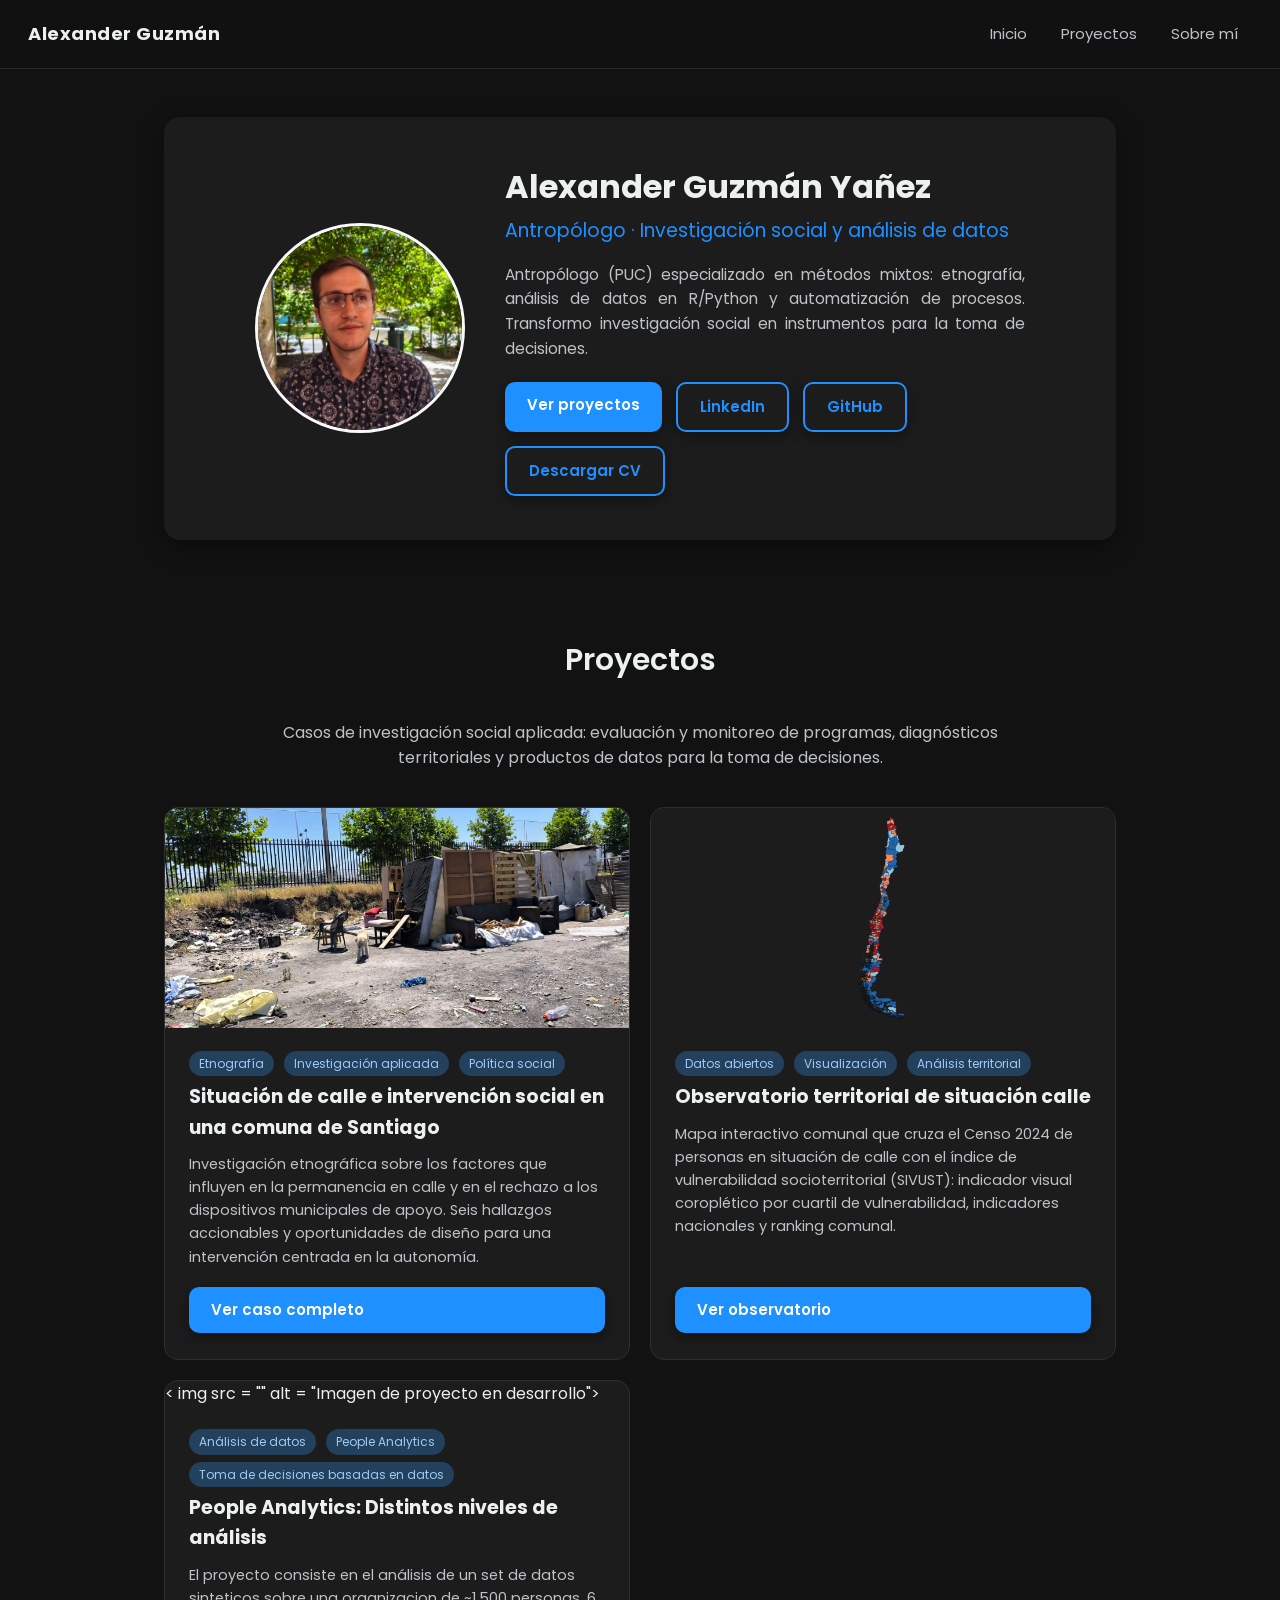
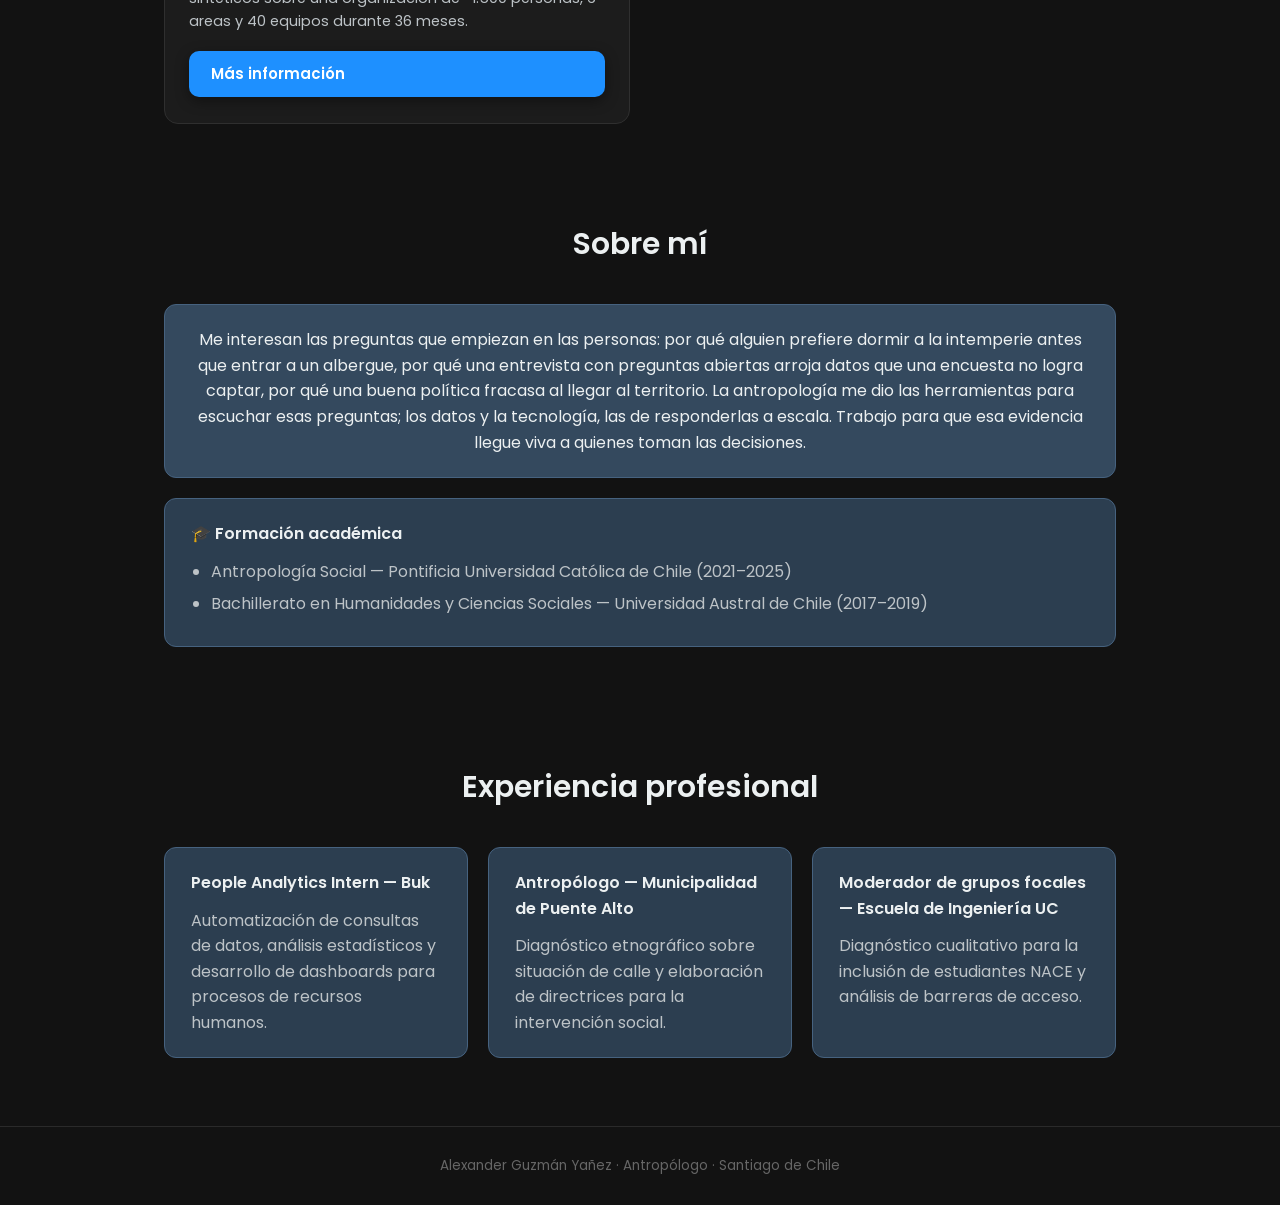
==== commit 19d76c83: "Update" ====
--- a/index.html
+++ b/index.html
@@ -80,6 +80,18 @@
           <a class="btn" href="observatorio.html">Ver observatorio</a>
         </div>
       </div>
+      <div class="project-card"> 
+        < img src = "" alt = "Imagen de proyecto en desarrollo">
+      <div class="project-card-body">
+        <div>
+          <span class="tag">Análisis de datos</span>
+          <span class="tag">People Analytics</span>
+          <span class="tag">Toma de decisiones basadas en datos</span>
+        </div>
+        <h3>People Analytics: Distintos niveles de análisis</h3>
+        <p>El proyecto consiste en el análisis de un set de datos sinteticos sobre una organizacion de ~1.500 personas, 6 areas y 40 equipos durante
+36 meses. </p>
+        <a class="btn" href="#ponerarchivo">Más información</a>
     </div>
   </section>
 
